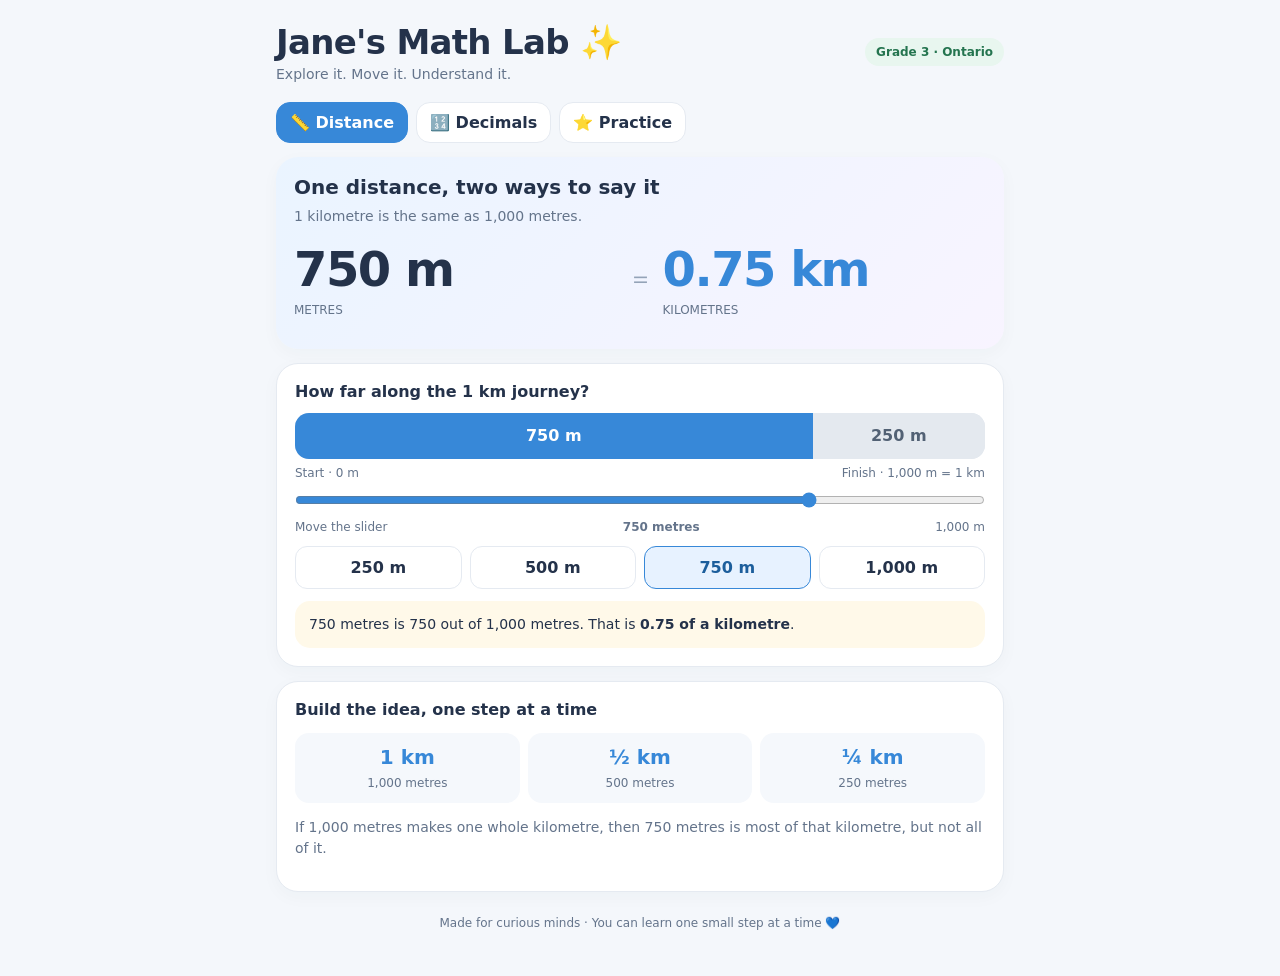
==== measurementpractice/index.html @ ba7dbdd1 "see last commit" ====
<!doctype html>
<html lang="en">
<head>
  <meta charset="utf-8">
  <meta name="viewport" content="width=device-width, initial-scale=1, viewport-fit=cover">
  <meta name="theme-color" content="#f4f7fb">
  <meta name="description" content="A friendly visual maths lab for learning measurement, decimals and fractions.">
  <link rel="manifest" href="manifest.webmanifest">
  <link rel="apple-touch-icon" href="icon-192.png">
  <title>Jane's Math Lab</title>
  <style>
    :root{--ink:#24324a;--muted:#64748b;--blue:#3788d8;--blue2:#e7f2ff;--cream:#fffaf0;--line:#e5eaf1;--green:#23845b;--red:#b45353}
    *{box-sizing:border-box} body{margin:0;background:#f4f7fb;color:var(--ink);font-family:ui-rounded,"Avenir Next",system-ui,-apple-system,sans-serif}
    .wrap{max-width:760px;margin:auto;padding:18px 16px 36px}
    header{display:flex;justify-content:space-between;align-items:center;gap:12px;margin:4px 0 18px}
    h1{font-size:clamp(25px,6vw,34px);margin:0;letter-spacing:-.7px} .sub{color:var(--muted);margin-top:4px;font-size:14px}
    .pill{background:#e8f6ef;color:#24744f;border-radius:99px;padding:7px 11px;font-size:12px;font-weight:700;white-space:nowrap}
    nav{display:flex;gap:8px;overflow:auto;padding:2px 0 14px}
    nav button{border:1px solid var(--line);background:white;border-radius:14px;padding:10px 13px;color:var(--ink);font-weight:700;white-space:nowrap}
    nav button.active{background:var(--blue);color:white;border-color:var(--blue)}
    .card{background:white;border:1px solid var(--line);border-radius:22px;padding:18px;margin:0 0 14px;box-shadow:0 5px 18px #20334d08}
    h2{font-size:20px;margin:0 0 7px} h3{font-size:16px;margin:0 0 12px}
    .muted{color:var(--muted);font-size:14px;line-height:1.5}
    .hero{background:linear-gradient(135deg,#eaf4ff,#f8f4ff);border:0}
    .big{font-size:clamp(32px,9vw,48px);font-weight:850;letter-spacing:-1.5px;line-height:1.2}
    .blue{color:var(--blue)} .metric{display:grid;grid-template-columns:1fr auto 1fr;align-items:center;gap:10px;margin:14px 0}
    .metric small{display:block;color:var(--muted);font-size:12px;margin-top:4px}
    .bar{display:flex;width:100%;height:46px;border-radius:14px;overflow:hidden;background:#e4e9ef;margin:12px 0 7px}
    .filled{background:#3788d8;display:flex;align-items:center;justify-content:center;color:white;font-weight:800;min-width:0;transition:width .15s}
    .remaining{background:#e4e9ef;display:flex;align-items:center;justify-content:center;color:#526174;font-weight:700;min-width:0;transition:width .15s}
    input[type=range]{width:100%;accent-color:var(--blue);margin:12px 0}
    .ends{display:flex;justify-content:space-between;color:var(--muted);font-size:12px}
    .chips{display:grid;grid-template-columns:repeat(4,1fr);gap:8px;margin:12px 0}
    button{font:inherit;cursor:pointer} .chip{border:1px solid var(--line);background:#fff;border-radius:12px;padding:11px 5px;font-weight:750;color:var(--ink)}
    .chip.selected{background:var(--blue2);border-color:var(--blue);color:#1c5e9c}
    .note{background:#fff9e9;border-radius:15px;padding:13px 14px;line-height:1.5;font-size:14px}
    .steps{display:grid;grid-template-columns:repeat(3,1fr);gap:8px;margin:14px 0}
    .step{background:#f5f8fc;border-radius:14px;padding:12px;text-align:center}
    .step b{display:block;font-size:20px;color:var(--blue);margin-bottom:3px}.step span{font-size:12px;color:var(--muted)}
    .question{border-top:1px solid var(--line);padding:15px 0}.question:first-child{border-top:0}
    .answers{display:grid;grid-template-columns:repeat(3,1fr);gap:8px;margin-top:10px}
    .answer{border:1px solid var(--line);border-radius:12px;background:white;padding:12px 5px;font-weight:750}
    .answer:active,.chip:active{transform:scale(.98)}
    .feedback{margin-top:9px;padding:10px 12px;border-radius:12px;font-size:14px;background:#f2f7ff}
    .good{color:var(--green);background:#edf8f2}.try{color:var(--red);background:#fff1f1}
    .hide{display:none!important}.footer{text-align:center;color:var(--muted);font-size:12px;padding:10px}
    .toggle{border:0;background:transparent;color:#2869a6;text-decoration:underline;font-weight:700;padding:8px 0}
    @media(max-width:420px){.card{padding:15px}.steps{grid-template-columns:1fr 1fr 1fr}.answers{gap:6px}.answer{font-size:13px}}
  </style>
</head>
<body>
<div class="wrap">
  <header>
    <div><h1>Jane's Math Lab ✨</h1><div class="sub">Explore it. Move it. Understand it.</div></div>
    <span class="pill">Grade 3 · Ontario</span>
  </header>
  <nav aria-label="Math topics">
    <button class="active" data-tab="distance">📏 Distance</button>
    <button data-tab="decimals">🔢 Decimals</button>
    <button data-tab="practice">⭐ Practice</button>
  </nav>

  <section id="distance">
    <div class="card hero">
      <h2>One distance, two ways to say it</h2>
      <div class="muted">1 kilometre is the same as 1,000 metres.</div>
      <div class="metric">
        <div><div class="big" id="metres">750 m</div><small>METRES</small></div>
        <div style="font-size:25px;color:#94a3b8">＝</div>
        <div><div class="big blue" id="kilometres">0.75 km</div><small>KILOMETRES</small></div>
      </div>
    </div>
    <div class="card">
      <h3>How far along the 1 km journey?</h3>
      <div class="bar"><div class="filled" id="filled" style="width:75%">750 m</div><div class="remaining" id="remaining" style="width:25%">250 m</div></div>
      <div class="ends"><span>Start · 0 m</span><span>Finish · 1,000 m = 1 km</span></div>
      <input id="distance" type="range" min="0" max="1000" step="50" value="750" aria-label="Choose distance in metres">
      <div class="ends"><span>Move the slider</span><b id="sliderValue">750 metres</b><span>1,000 m</span></div>
      <div class="chips">
        <button class="chip" data-value="250">250 m</button><button class="chip" data-value="500">500 m</button><button class="chip selected" data-value="750">750 m</button><button class="chip" data-value="1000">1,000 m</button>
      </div>
      <div class="note" id="distanceSentence">750 metres is 750 out of 1,000 metres. That is <b>0.75 of a kilometre</b>.</div>
    </div>
    <div class="card">
      <h3>Build the idea, one step at a time</h3>
      <div class="steps">
        <div class="step"><b>1 km</b><span>1,000 metres</span></div>
        <div class="step"><b>½ km</b><span>500 metres</span></div>
        <div class="step"><b>¼ km</b><span>250 metres</span></div>
      </div>
      <p class="muted">If 1,000 metres makes one whole kilometre, then 750 metres is most of that kilometre, but not all of it.</p>
    </div>
  </section>

  <section id="decimals" class="hide">
    <div class="card hero">
      <h2>Decimals show parts of a whole</h2>
      <p class="muted">Think of 1 whole kilometre as a strip split into 100 equal parts.</p>
      <div class="big blue">0.75</div>
      <div class="muted">Seven tenths and five hundredths · seventy-five hundredths</div>
    </div>
    <div class="card">
      <h3>Look at the hundred-square</h3>
      <div id="hundredGrid" style="display:grid;grid-template-columns:repeat(10,1fr);gap:3px;margin:14px 0"></div>
      <div class="note">Each tiny square is <b>0.01</b>. 75 shaded squares make <b>0.75</b>. The same amount is 750 metres out of 1,000 metres.</div>
    </div>
    <div class="card">
      <h3>These are equal amounts</h3>
      <div class="steps">
        <div class="step"><b>0.5</b><span>0.50</span></div>
        <div class="step"><b>0.25</b><span>¼ of a whole</span></div>
        <div class="step"><b>0.75</b><span>¾ of a whole</span></div>
      </div>
      <p class="muted">A zero at the end does not change the value: 0.5 = 0.50.</p>
    </div>
  </section>

  <section id="practice" class="hide">
    <div class="card">
      <h2>Mini challenge ⭐</h2>
      <p class="muted">Choose an answer. It's okay to try again!</p>
      <div id="questions"></div>
    </div>
    <div class="card">
      <h3>Remember</h3>
      <div class="note"><b>1 km = 1,000 m</b><br>To change metres into kilometres, think: “How many parts of 1,000 metres do I have?”</div>
    </div>
  </section>
  <div class="footer">Made for curious minds · You can learn one small step at a time 💙</div>
</div>
<script>
const $=s=>document.querySelector(s);
const distance=$('#distance');
function updateDistance(v){
  const n=Number(v), km=n/1000, left=1000-n;
  $('#metres').textContent=n.toLocaleString()+' m';
  $('#kilometres').textContent=km.toFixed(2)+' km';
  $('#filled').style.width=n/10+'%'; $('#remaining').style.width=left/10+'%';
  $('#filled').textContent=n>=100?n+' m':'';
  $('#remaining').textContent=left>=100?left+' m':'';
  $('#sliderValue').textContent=n.toLocaleString()+' metres';
  $('#distanceSentence').innerHTML=`${n.toLocaleString()} metres is ${n.toLocaleString()} out of 1,000 metres. That is <b>${km.toFixed(2)} of a kilometre</b>.`;
  document.querySelectorAll('.chip').forEach(b=>b.classList.toggle('selected',Number(b.dataset.value)===n));
}
distance.addEventListener('input',e=>updateDistance(e.target.value));
document.querySelectorAll('.chip').forEach(b=>b.addEventListener('click',()=>{distance.value=b.dataset.value;updateDistance(distance.value)}));
document.querySelectorAll('nav button').forEach(b=>b.addEventListener('click',()=>{
  document.querySelectorAll('nav button').forEach(x=>x.classList.toggle('active',x===b));
  ['distance','decimals','practice'].forEach(id=>$('#'+id).classList.toggle('hide',id!==b.dataset.tab));
}));
const grid=$('#hundredGrid'); for(let i=0;i<100;i++){let s=document.createElement('div');s.style.cssText=`aspect-ratio:1;border-radius:3px;background:${i<75?'#3788d8':'#e8edf3'}`;grid.appendChild(s)}
const qs=[
 {q:'1 kilometre is how many metres?',a:['100 m','1,000 m','10,000 m'],correct:1,why:'1 kilometre is always 1,000 metres.'},
 {q:'500 metres is how many kilometres?',a:['0.5 km','0.05 km','5 km'],correct:0,why:'500 is half of 1,000, so it is half a kilometre: 0.5 km.'},
 {q:'750 metres is how many kilometres?',a:['0.075 km','0.75 km','7.5 km'],correct:1,why:'750 out of 1,000 metres is 0.75 of one kilometre.'},
 {q:'Which is the same as 0.5?',a:['0.05','0.50','0.005'],correct:1,why:'A zero at the end of a decimal does not change its value: 0.5 = 0.50.'}
];
const qroot=$('#questions');
qs.forEach((q,i)=>{
 const box=document.createElement('div');box.className='question';
 const title=document.createElement('b');title.textContent=`${i+1}. ${q.q}`;box.appendChild(title);
 const answers=document.createElement('div');answers.className='answers';
 const feedback=document.createElement('div');feedback.className='feedback hide';
 q.a.forEach((a,j)=>{const btn=document.createElement('button');btn.className='answer';btn.textContent=a;btn.addEventListener('click',()=>{
   feedback.classList.remove('hide','good','try');
   if(j===q.correct){feedback.classList.add('good');feedback.textContent='That’s it! 💙 '+q.why}
   else{feedback.classList.add('try');feedback.textContent='Good try! Look at the 1,000 m journey again and have another go.'}
 });answers.appendChild(btn)});
 box.appendChild(answers);box.appendChild(feedback);qroot.appendChild(box);
});
if('serviceWorker' in navigator && location.protocol.startsWith('http')) window.addEventListener('load',()=>navigator.serviceWorker.register('./sw.js').catch(()=>{}));
</script>
</body>
</html>
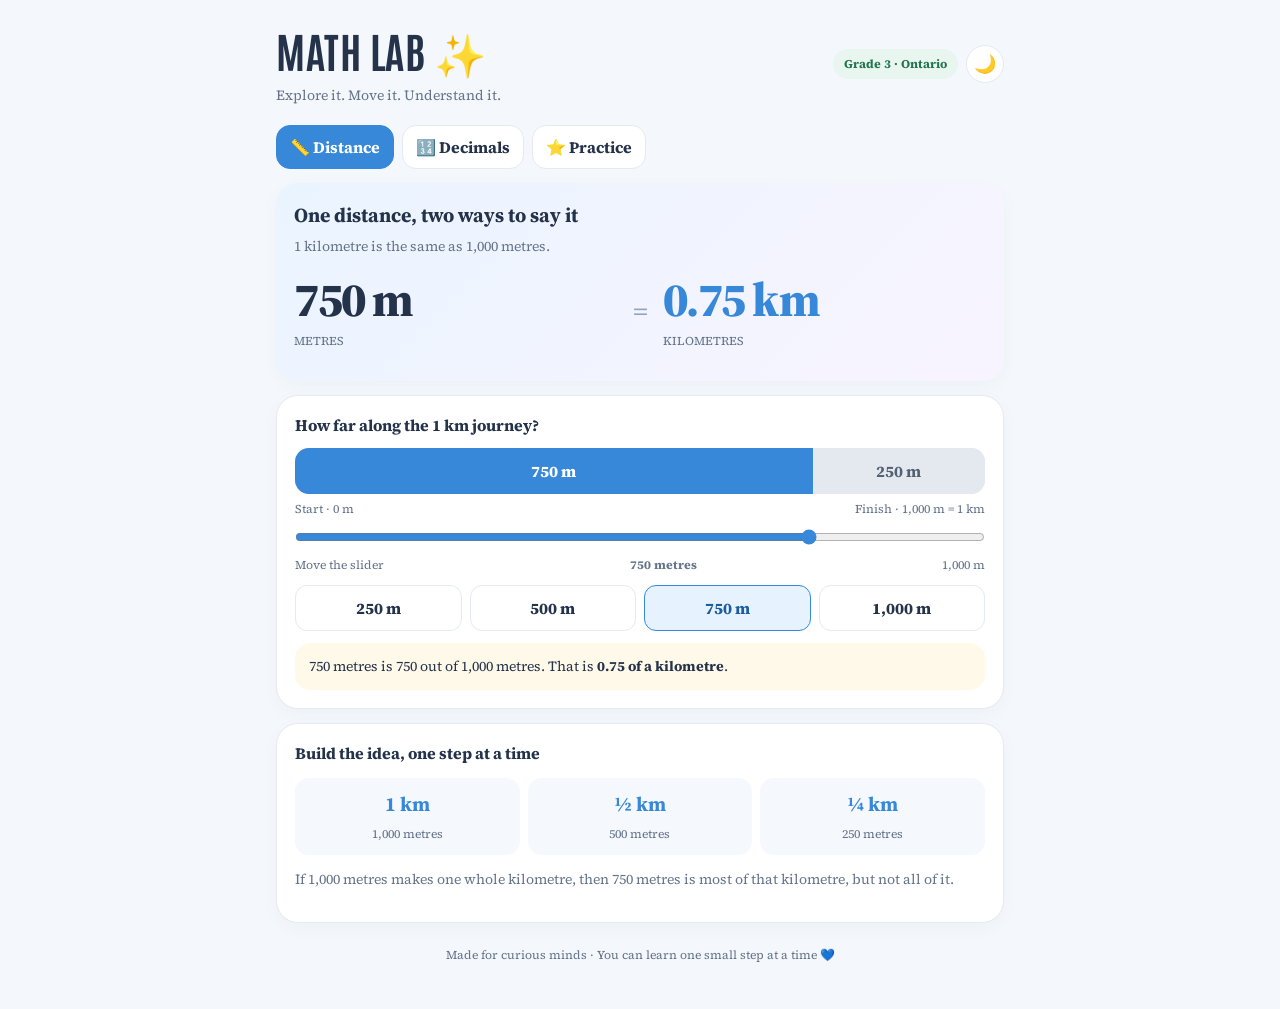
==== commit 28664d86: "Cool looking update here! json question management, design updates" ====
--- a/measurementpractice/index.html
+++ b/measurementpractice/index.html
@@ -7,53 +7,25 @@
   <meta name="description" content="A friendly visual maths lab for learning measurement, decimals and fractions.">
   <link rel="manifest" href="manifest.webmanifest">
   <link rel="apple-touch-icon" href="icon-192.png">
-  <title>Jane's Math Lab</title>
-  <style>
-    :root{--ink:#24324a;--muted:#64748b;--blue:#3788d8;--blue2:#e7f2ff;--cream:#fffaf0;--line:#e5eaf1;--green:#23845b;--red:#b45353}
-    *{box-sizing:border-box} body{margin:0;background:#f4f7fb;color:var(--ink);font-family:ui-rounded,"Avenir Next",system-ui,-apple-system,sans-serif}
-    .wrap{max-width:760px;margin:auto;padding:18px 16px 36px}
-    header{display:flex;justify-content:space-between;align-items:center;gap:12px;margin:4px 0 18px}
-    h1{font-size:clamp(25px,6vw,34px);margin:0;letter-spacing:-.7px} .sub{color:var(--muted);margin-top:4px;font-size:14px}
-    .pill{background:#e8f6ef;color:#24744f;border-radius:99px;padding:7px 11px;font-size:12px;font-weight:700;white-space:nowrap}
-    nav{display:flex;gap:8px;overflow:auto;padding:2px 0 14px}
-    nav button{border:1px solid var(--line);background:white;border-radius:14px;padding:10px 13px;color:var(--ink);font-weight:700;white-space:nowrap}
-    nav button.active{background:var(--blue);color:white;border-color:var(--blue)}
-    .card{background:white;border:1px solid var(--line);border-radius:22px;padding:18px;margin:0 0 14px;box-shadow:0 5px 18px #20334d08}
-    h2{font-size:20px;margin:0 0 7px} h3{font-size:16px;margin:0 0 12px}
-    .muted{color:var(--muted);font-size:14px;line-height:1.5}
-    .hero{background:linear-gradient(135deg,#eaf4ff,#f8f4ff);border:0}
-    .big{font-size:clamp(32px,9vw,48px);font-weight:850;letter-spacing:-1.5px;line-height:1.2}
-    .blue{color:var(--blue)} .metric{display:grid;grid-template-columns:1fr auto 1fr;align-items:center;gap:10px;margin:14px 0}
-    .metric small{display:block;color:var(--muted);font-size:12px;margin-top:4px}
-    .bar{display:flex;width:100%;height:46px;border-radius:14px;overflow:hidden;background:#e4e9ef;margin:12px 0 7px}
-    .filled{background:#3788d8;display:flex;align-items:center;justify-content:center;color:white;font-weight:800;min-width:0;transition:width .15s}
-    .remaining{background:#e4e9ef;display:flex;align-items:center;justify-content:center;color:#526174;font-weight:700;min-width:0;transition:width .15s}
-    input[type=range]{width:100%;accent-color:var(--blue);margin:12px 0}
-    .ends{display:flex;justify-content:space-between;color:var(--muted);font-size:12px}
-    .chips{display:grid;grid-template-columns:repeat(4,1fr);gap:8px;margin:12px 0}
-    button{font:inherit;cursor:pointer} .chip{border:1px solid var(--line);background:#fff;border-radius:12px;padding:11px 5px;font-weight:750;color:var(--ink)}
-    .chip.selected{background:var(--blue2);border-color:var(--blue);color:#1c5e9c}
-    .note{background:#fff9e9;border-radius:15px;padding:13px 14px;line-height:1.5;font-size:14px}
-    .steps{display:grid;grid-template-columns:repeat(3,1fr);gap:8px;margin:14px 0}
-    .step{background:#f5f8fc;border-radius:14px;padding:12px;text-align:center}
-    .step b{display:block;font-size:20px;color:var(--blue);margin-bottom:3px}.step span{font-size:12px;color:var(--muted)}
-    .question{border-top:1px solid var(--line);padding:15px 0}.question:first-child{border-top:0}
-    .answers{display:grid;grid-template-columns:repeat(3,1fr);gap:8px;margin-top:10px}
-    .answer{border:1px solid var(--line);border-radius:12px;background:white;padding:12px 5px;font-weight:750}
-    .answer:active,.chip:active{transform:scale(.98)}
-    .feedback{margin-top:9px;padding:10px 12px;border-radius:12px;font-size:14px;background:#f2f7ff}
-    .good{color:var(--green);background:#edf8f2}.try{color:var(--red);background:#fff1f1}
-    .hide{display:none!important}.footer{text-align:center;color:var(--muted);font-size:12px;padding:10px}
-    .toggle{border:0;background:transparent;color:#2869a6;text-decoration:underline;font-weight:700;padding:8px 0}
-    @media(max-width:420px){.card{padding:15px}.steps{grid-template-columns:1fr 1fr 1fr}.answers{gap:6px}.answer{font-size:13px}}
-  </style>
+  <link rel="preconnect" href="https://fonts.googleapis.com">
+  <link rel="preconnect" href="https://fonts.gstatic.com" crossorigin>
+  <link rel="stylesheet" href="https://fonts.googleapis.com/css2?family=Source+Serif+4:ital,wght@0,400;0,700&family=Antonio:wght@400;700&display=swap">
+  <link rel="stylesheet" href="styles.css">
+  <title>Math Lab</title>
 </head>
 <body>
 <div class="wrap">
   <header>
-    <div><h1>Jane's Math Lab ✨</h1><div class="sub">Explore it. Move it. Understand it.</div></div>
-    <span class="pill">Grade 3 · Ontario</span>
+    <div>
+      <h1>Math Lab ✨</h1>
+      <div class="sub">Explore it. Move it. Understand it.</div>
+    </div>
+    <div class="header-actions">
+      <span class="pill">Grade 3 · Ontario</span>
+      <button id="themeToggle" class="theme-toggle" type="button" aria-label="Switch to dark mode">🌙</button>
+    </div>
   </header>
+
   <nav aria-label="Math topics">
     <button class="active" data-tab="distance">📏 Distance</button>
     <button data-tab="decimals">🔢 Decimals</button>
@@ -66,21 +38,29 @@
       <div class="muted">1 kilometre is the same as 1,000 metres.</div>
       <div class="metric">
         <div><div class="big" id="metres">750 m</div><small>METRES</small></div>
-        <div style="font-size:25px;color:#94a3b8">＝</div>
+        <div class="big-small">＝</div>
         <div><div class="big blue" id="kilometres">0.75 km</div><small>KILOMETRES</small></div>
       </div>
     </div>
+
     <div class="card">
       <h3>How far along the 1 km journey?</h3>
-      <div class="bar"><div class="filled" id="filled" style="width:75%">750 m</div><div class="remaining" id="remaining" style="width:25%">250 m</div></div>
+      <div class="bar">
+        <div class="filled" id="filled" style="width: 75%">750 m</div>
+        <div class="remaining" id="remaining" style="width: 25%">250 m</div>
+      </div>
       <div class="ends"><span>Start · 0 m</span><span>Finish · 1,000 m = 1 km</span></div>
-      <input id="distance" type="range" min="0" max="1000" step="50" value="750" aria-label="Choose distance in metres">
+      <input id="distanceSlider" type="range" min="0" max="1000" step="50" value="750" aria-label="Choose distance in metres">
       <div class="ends"><span>Move the slider</span><b id="sliderValue">750 metres</b><span>1,000 m</span></div>
       <div class="chips">
-        <button class="chip" data-value="250">250 m</button><button class="chip" data-value="500">500 m</button><button class="chip selected" data-value="750">750 m</button><button class="chip" data-value="1000">1,000 m</button>
+        <button class="chip" data-value="250">250 m</button>
+        <button class="chip" data-value="500">500 m</button>
+        <button class="chip selected" data-value="750">750 m</button>
+        <button class="chip" data-value="1000">1,000 m</button>
       </div>
       <div class="note" id="distanceSentence">750 metres is 750 out of 1,000 metres. That is <b>0.75 of a kilometre</b>.</div>
     </div>
+
     <div class="card">
       <h3>Build the idea, one step at a time</h3>
       <div class="steps">
@@ -99,11 +79,13 @@
       <div class="big blue">0.75</div>
       <div class="muted">Seven tenths and five hundredths · seventy-five hundredths</div>
     </div>
+
     <div class="card">
       <h3>Look at the hundred-square</h3>
-      <div id="hundredGrid" style="display:grid;grid-template-columns:repeat(10,1fr);gap:3px;margin:14px 0"></div>
+      <div id="hundredGrid" class="hundred-grid"></div>
       <div class="note">Each tiny square is <b>0.01</b>. 75 shaded squares make <b>0.75</b>. The same amount is 750 metres out of 1,000 metres.</div>
     </div>
+
     <div class="card">
       <h3>These are equal amounts</h3>
       <div class="steps">
@@ -119,56 +101,18 @@
     <div class="card">
       <h2>Mini challenge ⭐</h2>
       <p class="muted">Choose an answer. It's okay to try again!</p>
-      <div id="questions"></div>
+      <div id="quiz" aria-live="polite"></div>
     </div>
+
     <div class="card">
       <h3>Remember</h3>
       <div class="note"><b>1 km = 1,000 m</b><br>To change metres into kilometres, think: “How many parts of 1,000 metres do I have?”</div>
     </div>
   </section>
+
   <div class="footer">Made for curious minds · You can learn one small step at a time 💙</div>
 </div>
-<script>
-const $=s=>document.querySelector(s);
-const distance=$('#distance');
-function updateDistance(v){
-  const n=Number(v), km=n/1000, left=1000-n;
-  $('#metres').textContent=n.toLocaleString()+' m';
-  $('#kilometres').textContent=km.toFixed(2)+' km';
-  $('#filled').style.width=n/10+'%'; $('#remaining').style.width=left/10+'%';
-  $('#filled').textContent=n>=100?n+' m':'';
-  $('#remaining').textContent=left>=100?left+' m':'';
-  $('#sliderValue').textContent=n.toLocaleString()+' metres';
-  $('#distanceSentence').innerHTML=`${n.toLocaleString()} metres is ${n.toLocaleString()} out of 1,000 metres. That is <b>${km.toFixed(2)} of a kilometre</b>.`;
-  document.querySelectorAll('.chip').forEach(b=>b.classList.toggle('selected',Number(b.dataset.value)===n));
-}
-distance.addEventListener('input',e=>updateDistance(e.target.value));
-document.querySelectorAll('.chip').forEach(b=>b.addEventListener('click',()=>{distance.value=b.dataset.value;updateDistance(distance.value)}));
-document.querySelectorAll('nav button').forEach(b=>b.addEventListener('click',()=>{
-  document.querySelectorAll('nav button').forEach(x=>x.classList.toggle('active',x===b));
-  ['distance','decimals','practice'].forEach(id=>$('#'+id).classList.toggle('hide',id!==b.dataset.tab));
-}));
-const grid=$('#hundredGrid'); for(let i=0;i<100;i++){let s=document.createElement('div');s.style.cssText=`aspect-ratio:1;border-radius:3px;background:${i<75?'#3788d8':'#e8edf3'}`;grid.appendChild(s)}
-const qs=[
- {q:'1 kilometre is how many metres?',a:['100 m','1,000 m','10,000 m'],correct:1,why:'1 kilometre is always 1,000 metres.'},
- {q:'500 metres is how many kilometres?',a:['0.5 km','0.05 km','5 km'],correct:0,why:'500 is half of 1,000, so it is half a kilometre: 0.5 km.'},
- {q:'750 metres is how many kilometres?',a:['0.075 km','0.75 km','7.5 km'],correct:1,why:'750 out of 1,000 metres is 0.75 of one kilometre.'},
- {q:'Which is the same as 0.5?',a:['0.05','0.50','0.005'],correct:1,why:'A zero at the end of a decimal does not change its value: 0.5 = 0.50.'}
-];
-const qroot=$('#questions');
-qs.forEach((q,i)=>{
- const box=document.createElement('div');box.className='question';
- const title=document.createElement('b');title.textContent=`${i+1}. ${q.q}`;box.appendChild(title);
- const answers=document.createElement('div');answers.className='answers';
- const feedback=document.createElement('div');feedback.className='feedback hide';
- q.a.forEach((a,j)=>{const btn=document.createElement('button');btn.className='answer';btn.textContent=a;btn.addEventListener('click',()=>{
-   feedback.classList.remove('hide','good','try');
-   if(j===q.correct){feedback.classList.add('good');feedback.textContent='That’s it! 💙 '+q.why}
-   else{feedback.classList.add('try');feedback.textContent='Good try! Look at the 1,000 m journey again and have another go.'}
- });answers.appendChild(btn)});
- box.appendChild(answers);box.appendChild(feedback);qroot.appendChild(box);
-});
-if('serviceWorker' in navigator && location.protocol.startsWith('http')) window.addEventListener('load',()=>navigator.serviceWorker.register('./sw.js').catch(()=>{}));
-</script>
+
+<script src="app.js"></script>
 </body>
 </html>
--- a/measurementpractice/styles.css
+++ b/measurementpractice/styles.css
@@ -0,0 +1,512 @@
+/* ---------- Theme tokens ---------- */
+
+:root {
+  --ink: #24324a;
+  --muted: #64748b;
+  --dim: #94a3b8;
+  --blue: #3788d8;
+  --blue-soft: #e7f2ff;
+  --blue-dark: #1c5e9c;
+  --link: #2869a6;
+  --line: #e5eaf1;
+  --green: #23845b;
+  --red: #b45353;
+  --page-bg: #f4f7fb;
+  --card-bg: #ffffff;
+  --card-shadow: #20334d08;
+  --track: #e4e9ef;
+  --empty: #e8edf3;
+  --remaining-ink: #526174;
+  --hero-from: #eaf4ff;
+  --hero-to: #f8f4ff;
+  --pill-bg: #e8f6ef;
+  --pill-ink: #24744f;
+  --note-bg: #fff9e9;
+  --step-bg: #f5f8fc;
+  --feedback-bg: #f2f7ff;
+  --good-bg: #edf8f2;
+  --try-bg: #fff1f1;
+  --white-on-blue: #ffffff;
+  color-scheme: light;
+}
+
+@media (prefers-color-scheme: dark) {
+  :root:not([data-theme="light"]) {
+    --ink: #e2e8f0;
+    --muted: #94a3b8;
+    --dim: #64748b;
+    --blue: #60a5fa;
+    --blue-soft: #1e3a5f;
+    --blue-dark: #93c5fd;
+    --link: #93c5fd;
+    --line: #334155;
+    --green: #4ade80;
+    --red: #f87171;
+    --page-bg: #0f172a;
+    --card-bg: #1e293b;
+    --card-shadow: #00000059;
+    --track: #334155;
+    --empty: #334155;
+    --remaining-ink: #cbd5e1;
+    --hero-from: #1e293b;
+    --hero-to: #2a2140;
+    --pill-bg: #123828;
+    --pill-ink: #6ee7b7;
+    --note-bg: #3a3320;
+    --step-bg: #0f172a;
+    --feedback-bg: #1e2a40;
+    --good-bg: #14321f;
+    --try-bg: #3a1f1f;
+    --white-on-blue: #0f172a;
+    color-scheme: dark;
+  }
+}
+
+:root[data-theme="dark"] {
+  --ink: #e2e8f0;
+  --muted: #94a3b8;
+  --dim: #64748b;
+  --blue: #60a5fa;
+  --blue-soft: #1e3a5f;
+  --blue-dark: #93c5fd;
+  --link: #93c5fd;
+  --line: #334155;
+  --green: #4ade80;
+  --red: #f87171;
+  --page-bg: #0f172a;
+  --card-bg: #1e293b;
+  --card-shadow: #00000059;
+  --track: #334155;
+  --empty: #334155;
+  --remaining-ink: #cbd5e1;
+  --hero-from: #1e293b;
+  --hero-to: #2a2140;
+  --pill-bg: #123828;
+  --pill-ink: #6ee7b7;
+  --note-bg: #3a3320;
+  --step-bg: #0f172a;
+  --feedback-bg: #1e2a40;
+  --good-bg: #14321f;
+  --try-bg: #3a1f1f;
+  --white-on-blue: #0f172a;
+  color-scheme: dark;
+}
+
+/* ---------- Base ---------- */
+
+* {
+  box-sizing: border-box;
+}
+
+body {
+  margin: 0;
+  background: var(--page-bg);
+  color: var(--ink);
+  font-family: "Source Serif 4", ui-serif, Georgia, "Avenir Next", system-ui, -apple-system, sans-serif;
+}
+
+button {
+  font: inherit;
+  cursor: pointer;
+}
+
+h1 {
+  font-family: "Antonio", "Source Serif 4", sans-serif;
+  font-size: clamp(30px, 7vw, 42px);
+  font-weight: 700;
+  margin: 0;
+  letter-spacing: 0.5px;
+  text-transform: uppercase;
+}
+
+h2 {
+  font-size: 20px;
+  margin: 0 0 7px;
+}
+
+h3 {
+  font-size: 16px;
+  margin: 0 0 12px;
+}
+
+/* ---------- Layout ---------- */
+
+.wrap {
+  max-width: 760px;
+  margin: auto;
+  padding: 18px 16px 36px;
+}
+
+header {
+  display: flex;
+  justify-content: space-between;
+  align-items: center;
+  gap: 12px;
+  margin: 4px 0 18px;
+}
+
+.sub {
+  color: var(--muted);
+  margin-top: 4px;
+  font-size: 14px;
+}
+
+.pill {
+  background: var(--pill-bg);
+  color: var(--pill-ink);
+  border-radius: 99px;
+  padding: 7px 11px;
+  font-size: 12px;
+  font-weight: 700;
+  white-space: nowrap;
+}
+
+nav {
+  display: flex;
+  gap: 8px;
+  overflow: auto;
+  padding: 2px 0 14px;
+}
+
+nav button {
+  border: 1px solid var(--line);
+  background: var(--card-bg);
+  border-radius: 14px;
+  padding: 10px 13px;
+  color: var(--ink);
+  font-weight: 700;
+  white-space: nowrap;
+}
+
+nav button.active {
+  background: var(--blue);
+  color: var(--white-on-blue);
+  border-color: var(--blue);
+}
+
+.card {
+  background: var(--card-bg);
+  border: 1px solid var(--line);
+  border-radius: 22px;
+  padding: 18px;
+  margin: 0 0 14px;
+  box-shadow: 0 5px 18px var(--card-shadow);
+}
+
+.hero {
+  background: linear-gradient(135deg, var(--hero-from), var(--hero-to));
+  border: 0;
+}
+
+.footer {
+  text-align: center;
+  color: var(--muted);
+  font-size: 12px;
+  padding: 10px;
+}
+
+.hide {
+  display: none !important;
+}
+
+/* ---------- Text ---------- */
+
+.muted {
+  color: var(--muted);
+  font-size: 14px;
+  line-height: 1.5;
+}
+
+.big {
+  font-size: clamp(32px, 9vw, 48px);
+  font-weight: 850;
+  letter-spacing: -1.5px;
+  line-height: 1.2;
+}
+
+.blue {
+  color: var(--blue);
+}
+
+.big-small {
+  font-size: 25px;
+  color: var(--dim);
+}
+
+.note {
+  background: var(--note-bg);
+  border-radius: 15px;
+  padding: 13px 14px;
+  line-height: 1.5;
+  font-size: 14px;
+}
+
+.toggle {
+  border: 0;
+  background: transparent;
+  color: var(--link);
+  text-decoration: underline;
+  font-weight: 700;
+  padding: 8px 0;
+}
+
+/* ---------- Distance metric ---------- */
+
+.metric {
+  display: grid;
+  grid-template-columns: 1fr auto 1fr;
+  align-items: center;
+  gap: 10px;
+  margin: 14px 0;
+}
+
+.metric small {
+  display: block;
+  color: var(--muted);
+  font-size: 12px;
+  margin-top: 4px;
+}
+
+.bar {
+  display: flex;
+  width: 100%;
+  height: 46px;
+  border-radius: 14px;
+  overflow: hidden;
+  background: var(--track);
+  margin: 12px 0 7px;
+}
+
+.filled,
+.remaining {
+  display: flex;
+  align-items: center;
+  justify-content: center;
+  min-width: 0;
+  transition: width 0.15s;
+}
+
+.filled {
+  background: var(--blue);
+  color: var(--white-on-blue);
+  font-weight: 800;
+}
+
+.remaining {
+  background: var(--track);
+  color: var(--remaining-ink);
+  font-weight: 700;
+}
+
+input[type="range"] {
+  width: 100%;
+  accent-color: var(--blue);
+  margin: 12px 0;
+}
+
+.ends {
+  display: flex;
+  justify-content: space-between;
+  color: var(--muted);
+  font-size: 12px;
+}
+
+.chips {
+  display: grid;
+  grid-template-columns: repeat(4, 1fr);
+  gap: 8px;
+  margin: 12px 0;
+}
+
+.chip {
+  border: 1px solid var(--line);
+  background: var(--card-bg);
+  border-radius: 12px;
+  padding: 11px 5px;
+  font-weight: 750;
+  color: var(--ink);
+}
+
+.chip.selected {
+  background: var(--blue-soft);
+  border-color: var(--blue);
+  color: var(--blue-dark);
+}
+
+/* ---------- Steps ---------- */
+
+.steps {
+  display: grid;
+  grid-template-columns: repeat(3, 1fr);
+  gap: 8px;
+  margin: 14px 0;
+}
+
+.step {
+  background: var(--step-bg);
+  border-radius: 14px;
+  padding: 12px;
+  text-align: center;
+}
+
+.step b {
+  display: block;
+  font-size: 20px;
+  color: var(--blue);
+  margin-bottom: 3px;
+}
+
+.step span {
+  font-size: 12px;
+  color: var(--muted);
+}
+
+/* ---------- Decimals ---------- */
+
+.hundred-grid {
+  display: grid;
+  grid-template-columns: repeat(10, 1fr);
+  gap: 3px;
+  margin: 14px 0;
+}
+
+.hundred-grid div {
+  aspect-ratio: 1;
+  border-radius: 3px;
+  background: var(--empty);
+}
+
+.hundred-grid div.shaded {
+  background: var(--blue);
+}
+
+/* ---------- Practice questions ---------- */
+
+.question {
+  border-top: 1px solid var(--line);
+  padding: 15px 0;
+}
+
+.question:first-child {
+  border-top: 0;
+}
+
+.answers {
+  display: grid;
+  grid-template-columns: repeat(3, 1fr);
+  gap: 8px;
+  margin-top: 10px;
+}
+
+.answer {
+  border: 1px solid var(--line);
+  border-radius: 12px;
+  background: var(--card-bg);
+  color: var(--ink);
+  padding: 12px 5px;
+  font-weight: 750;
+}
+
+.answer:active,
+.chip:active {
+  transform: scale(0.98);
+}
+
+.feedback {
+  margin-top: 9px;
+  padding: 10px 12px;
+  border-radius: 12px;
+  font-size: 14px;
+  background: var(--feedback-bg);
+}
+
+.good {
+  color: var(--green);
+  background: var(--good-bg);
+}
+
+.try {
+  color: var(--red);
+  background: var(--try-bg);
+}
+
+/* ---------- Header actions & theme toggle ---------- */
+
+.header-actions {
+  display: flex;
+  align-items: center;
+  gap: 8px;
+}
+
+.theme-toggle {
+  border: 1px solid var(--line);
+  background: var(--card-bg);
+  border-radius: 99px;
+  width: 38px;
+  height: 38px;
+  font-size: 18px;
+  line-height: 1;
+}
+
+/* ---------- Practice: one question at a time ---------- */
+
+.quiz-progress {
+  display: block;
+  color: var(--muted);
+  font-size: 12px;
+  font-weight: 700;
+  margin-bottom: 6px;
+}
+
+.quiz-question {
+  display: block;
+  font-size: 16px;
+  line-height: 1.4;
+}
+
+.answer:disabled {
+  cursor: default;
+}
+
+.answer.correct {
+  background: var(--good-bg);
+  border-color: var(--green);
+  color: var(--green);
+}
+
+.answer.wrong {
+  background: var(--try-bg);
+  border-color: var(--red);
+  color: var(--red);
+}
+
+.next {
+  display: block;
+  margin: 14px 0 0 auto;
+  border: 0;
+  border-radius: 14px;
+  background: var(--blue);
+  color: var(--white-on-blue);
+  padding: 11px 18px;
+  font-weight: 800;
+}
+
+/* ---------- Small screens ---------- */
+
+@media (max-width: 420px) {
+  .card {
+    padding: 15px;
+  }
+
+  .steps {
+    grid-template-columns: 1fr 1fr 1fr;
+  }
+
+  .answers {
+    gap: 6px;
+  }
+
+  .answer {
+    font-size: 13px;
+  }
+}
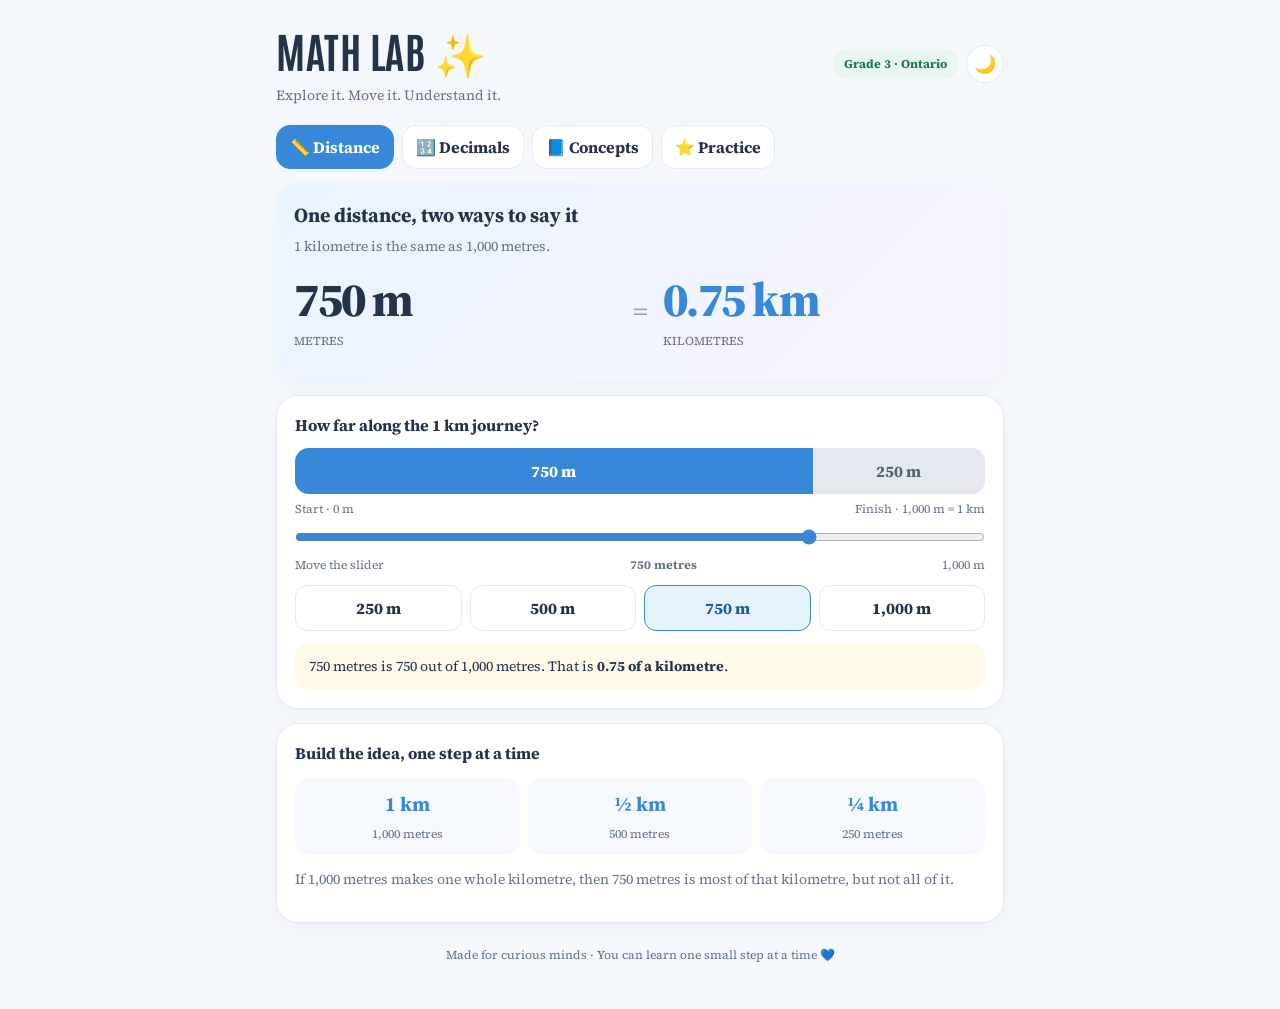
==== commit c24919c1: "Questions update Added more questions" ====
--- a/measurementpractice/index.html
+++ b/measurementpractice/index.html
@@ -29,6 +29,7 @@
   <nav aria-label="Math topics">
     <button class="active" data-tab="distance">📏 Distance</button>
     <button data-tab="decimals">🔢 Decimals</button>
+    <button data-tab="concepts">📘 Concepts</button>
     <button data-tab="practice">⭐ Practice</button>
   </nav>
 
@@ -97,6 +98,60 @@
     </div>
   </section>
 
+  <section id="concepts" class="hide">
+    <div class="card hero">
+      <h2>Grade 3 Measurement, step by step</h2>
+      <p class="muted">Read one idea, then practise it in the ⭐ Practice tab.</p>
+    </div>
+
+    <div class="card">
+      <h3>📏 Length: centimetres and metres</h3>
+      <div class="steps">
+        <div class="step"><b>1 m</b><span>100 cm</span></div>
+        <div class="step"><b>50 cm</b><span>½ m</span></div>
+        <div class="step"><b>2.5 m</b><span>250 cm</span></div>
+      </div>
+      <p class="muted">Line the zero of the ruler up with the start of the object. Estimate first, then measure. A metre stick is a good benchmark: a door is about 2 m tall.</p>
+    </div>
+
+    <div class="card">
+      <h3>➕ Perimeter: walk around the shape</h3>
+      <div class="note">Perimeter = add the lengths of all the sides.<br>A rectangle 4 cm by 3 cm: 4 + 3 + 4 + 3 = <b>14 cm</b>.</div>
+      <p class="muted">Check that you counted every side once. Use the same unit for every side.</p>
+    </div>
+
+    <div class="card">
+      <h3>⚖️ Mass: grams and kilograms</h3>
+      <div class="steps">
+        <div class="step"><b>1 kg</b><span>1,000 g</span></div>
+        <div class="step"><b>500 g</b><span>½ kg</span></div>
+        <div class="step"><b>2 kg 250 g</b><span>2,250 g</span></div>
+      </div>
+      <p class="muted">Grams are for small things (a pencil). Kilograms are for heavy things (a bag of rice).</p>
+    </div>
+
+    <div class="card">
+      <h3>🥛 Capacity: millilitres and litres</h3>
+      <div class="steps">
+        <div class="step"><b>1 L</b><span>1,000 mL</span></div>
+        <div class="step"><b>250 mL</b><span>¼ L</span></div>
+        <div class="step"><b>1.5 L</b><span>1,500 mL</span></div>
+      </div>
+      <p class="muted">Millilitres measure small amounts (a spoon of juice). Litres measure big amounts (a milk jug).</p>
+    </div>
+
+    <div class="card">
+      <h3>🕒 Time: clocks and elapsed time</h3>
+      <div class="note">1 hour = 60 minutes. Count the minutes from the start time to the end time.<br>From 2:40 to 3:15 is <b>35 minutes</b>.</div>
+      <p class="muted">Count in jumps: 2:40 → 3:00 (20 min) → 3:15 (15 min) = 35 min.</p>
+    </div>
+
+    <div class="card">
+      <h3>🔢 Decimals in measurement</h3>
+      <div class="note">0.1 m = 10 cm (one tenth of a metre). 0.01 m = 1 cm (one hundredth).<br>So 1.36 m = 1 m 36 cm.</div>
+    </div>
+  </section>
+
   <section id="practice" class="hide">
     <div class="card">
       <h2>Mini challenge ⭐</h2>
